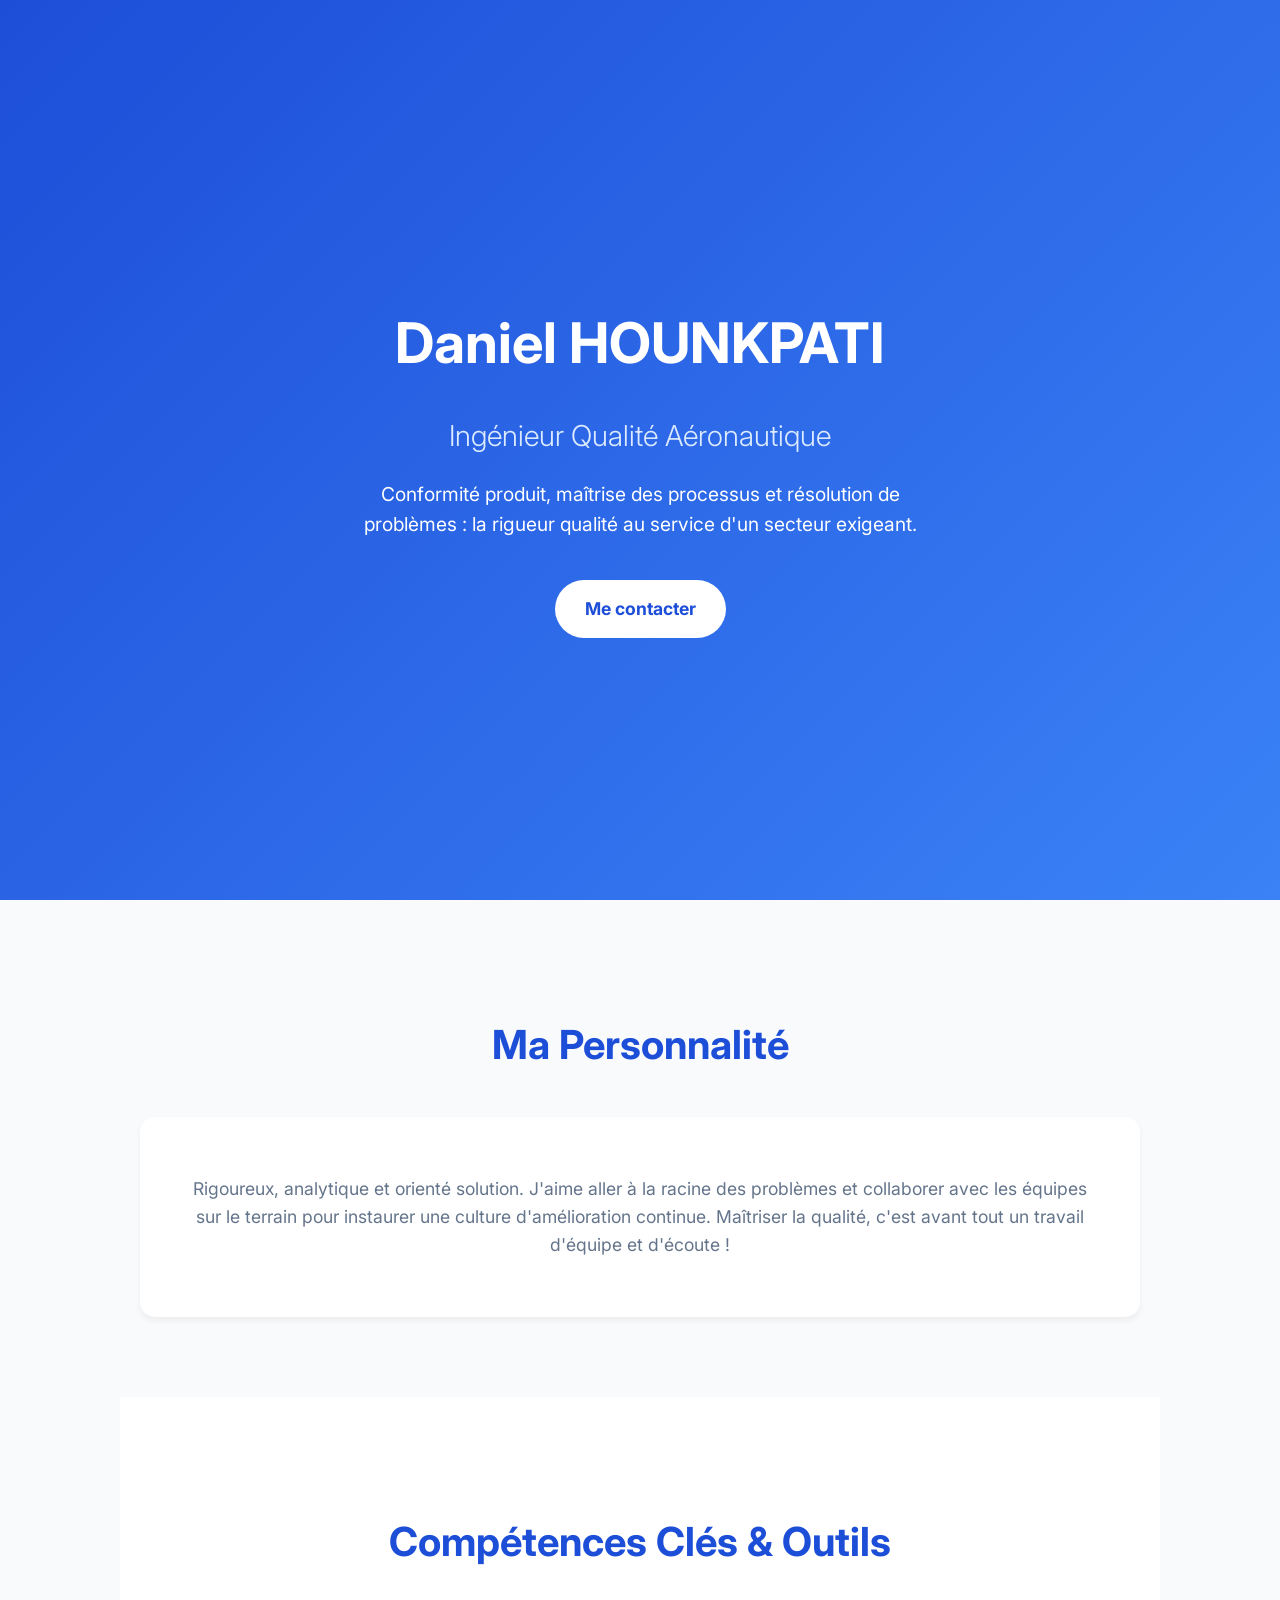
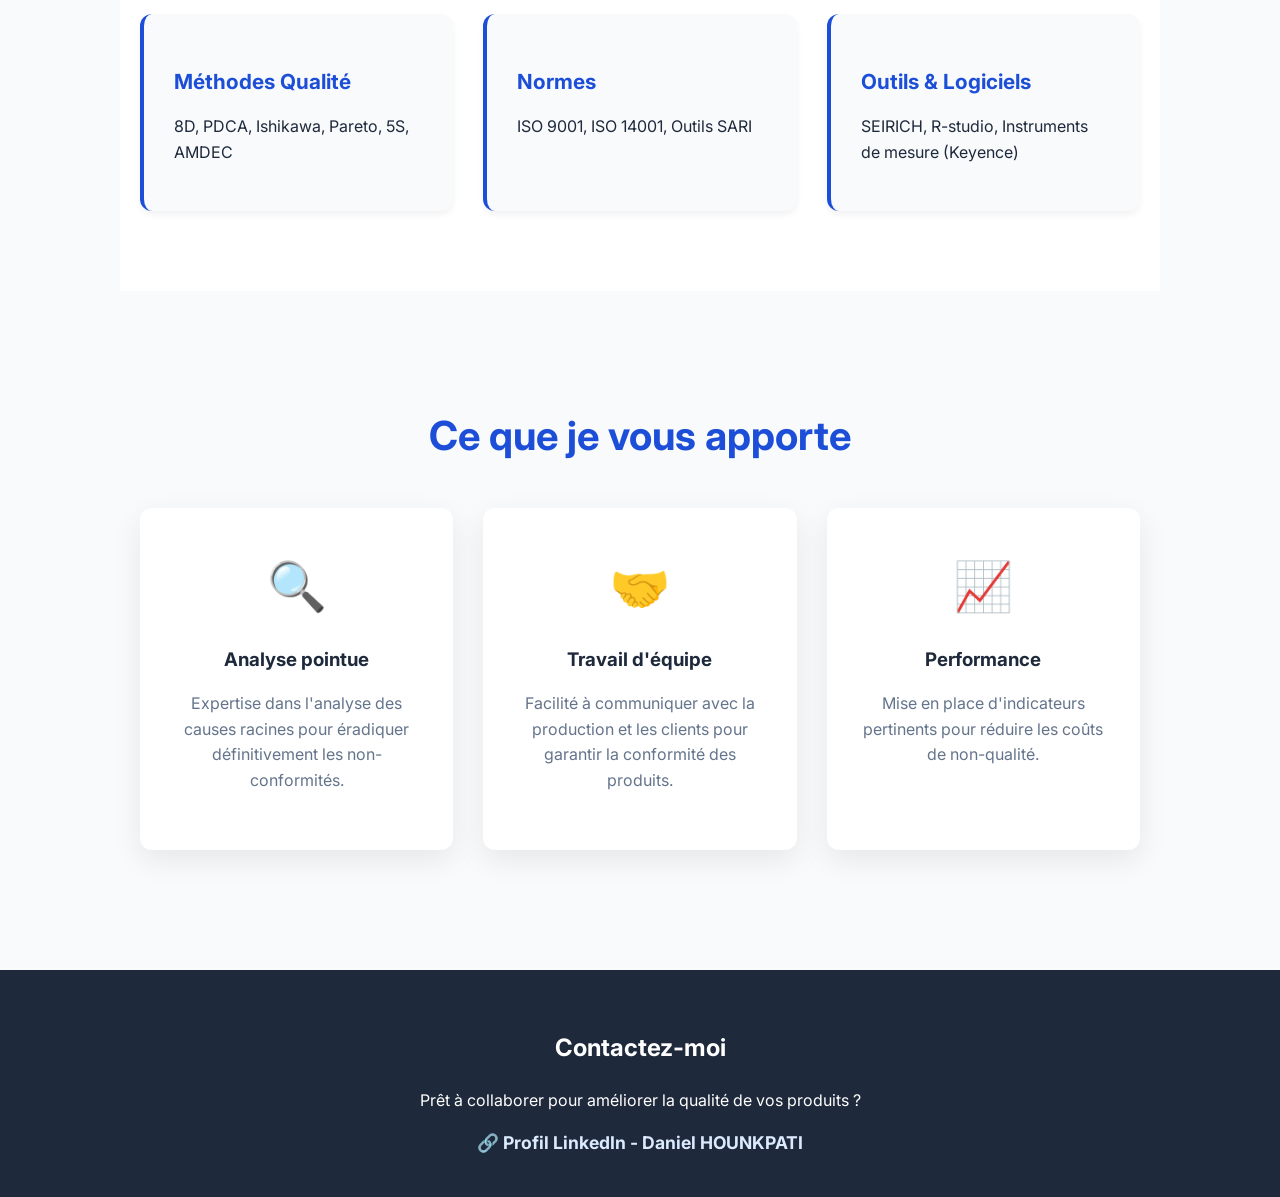
==== index.html @ 828b2bcc "Add files via upload" ====
<!DOCTYPE html>
<html lang="fr">
<head>
    <meta charset="UTF-8">
    <meta name="viewport" content="width=device-width, initial-scale=1.0">
    <title>Daniel HOUNKPATI - Ingénieur Qualité</title>
    <link rel="stylesheet" href="style.css">
    <link href="https://fonts.googleapis.com/css2?family=Inter:wght@300;400;600;700&display=swap" rel="stylesheet">
</head>
<body>

  <!-- ===== SECTION 1 : HERO ===== -->
  <header class="hero">
    <div class="hero-content">
      <h1>Daniel HOUNKPATI</h1>
      <h2>Ingénieur Qualité Aéronautique</h2>
      <p class="hero-tagline">
        Conformité produit, maîtrise des processus et résolution de problèmes :
        la rigueur qualité au service d'un secteur exigeant.
      </p>
      <a href="#contact" class="cta-button">Me contacter</a>
    </div>
  </header>

  <!-- ===== SECTION 2 : PERSONNALITÉ ===== -->
  <section id="personnalite" class="section">
    <h2 class="section-title">Ma Personnalité</h2>
    <div class="personality-content">
      <p>
        Rigoureux, analytique et orienté solution. J'aime aller à la racine des problèmes 
        et collaborer avec les équipes sur le terrain pour instaurer une culture d'amélioration 
        continue. Maîtriser la qualité, c'est avant tout un travail d'équipe et d'écoute !
      </p>
    </div>
  </section>

  <!-- ===== SECTION 3 : COMPÉTENCES & OUTILS ===== -->
  <section class="section" style="background-color: var(--blanc);">
    <h2 class="section-title">Compétences Clés & Outils</h2>
    <div class="skills-grid">
      <div class="skill-category">
        <h3>Méthodes Qualité</h3>
        <p>8D, PDCA, Ishikawa, Pareto, 5S, AMDEC</p>
      </div>
      <div class="skill-category">
        <h3>Normes</h3>
        <p>ISO 9001, ISO 14001, Outils SARI</p>
      </div>
      <div class="skill-category">
        <h3>Outils & Logiciels</h3>
        <p>SEIRICH, R-studio, Instruments de mesure (Keyence)</p>
      </div>
    </div>
  </section>

  <!-- ===== SECTION 4 : MES 3 POINTS FORTS ===== -->
  <section class="section">
    <h2 class="section-title">Ce que je vous apporte</h2>
    <div class="strengths-grid">
      <div class="strength-card">
        <div class="icon">🔍</div>
        <h3>Analyse pointue</h3>
        <p>Expertise dans l'analyse des causes racines pour éradiquer définitivement les non-conformités.</p>
      </div>
      <div class="strength-card">
        <div class="icon">🤝</div>
        <h3>Travail d'équipe</h3>
        <p>Facilité à communiquer avec la production et les clients pour garantir la conformité des produits.</p>
      </div>
      <div class="strength-card">
        <div class="icon">📈</div>
        <h3>Performance</h3>
        <p>Mise en place d'indicateurs pertinents pour réduire les coûts de non-qualité.</p>
      </div>
    </div>
  </section>

  <!-- ===== FOOTER ===== -->
  <footer id="contact" class="footer">
    <h2>Contactez-moi</h2>
    <p>Prêt à collaborer pour améliorer la qualité de vos produits ?</p>
    <div class="social-links">
      <a href="https://www.linkedin.com/in/daniel-hounkpati/" target="_blank">🔗 Profil LinkedIn - Daniel HOUNKPATI</a>
    </div>
  </footer>

  <script src="script.js"></script>
</body>
</html>
---- style.css ----
:root {
  --blanc: #ffffff;
  --blanc-casse: #f8fafc;
  --bleu-primaire: #1d4ed8;
  --bleu-secondaire: #3b82f6;
  --bleu-clair: #dbeafe;
  --texte-sombre: #1e293b;
  --texte-gris: #64748b;
}

body {
  margin: 0;
  font-family: 'Inter', sans-serif;
  background-color: var(--blanc-casse);
  color: var(--texte-sombre);
  line-height: 1.6;
}

/* ===== SECTION 1 : HERO ===== */
.hero {
  height: 100vh; 
  background: linear-gradient(135deg, var(--bleu-primaire), var(--bleu-secondaire));
  color: var(--blanc);
  display: flex;
  align-items: center;
  justify-content: center;
  text-align: center;
  padding: 0 20px;
}

.hero-content h1 {
  font-size: 3.5rem;
  margin-bottom: 10px;
}

.hero-content h2 {
  font-size: 1.8rem;
  font-weight: 300;
  margin-bottom: 20px;
  color: var(--bleu-clair);
}

.hero-tagline {
  font-size: 1.2rem;
  max-width: 600px;
  margin: 0 auto 40px auto;
}

.cta-button {
  background-color: var(--blanc);
  color: var(--bleu-primaire);
  padding: 15px 30px;
  text-decoration: none;
  font-size: 1.1rem;
  font-weight: bold;
  border-radius: 50px;
  display: inline-block;
  transition: transform 0.3s ease, box-shadow 0.3s ease;
}

.cta-button:hover {
  transform: translateY(-5px);
  box-shadow: 0 10px 20px rgba(0,0,0,0.2);
}

/* ===== SECTION 2 : PERSONNALITÉ & COMMUNES ===== */
.section {
  padding: 80px 20px;
  max-width: 1000px;
  margin: 0 auto;
}

.section-title {
  font-size: 2.5rem;
  color: var(--bleu-primaire);
  text-align: center;
  margin-bottom: 40px;
}

.personality-content {
  background: var(--blanc);
  padding: 40px;
  border-radius: 15px;
  box-shadow: 0 4px 6px rgba(0,0,0,0.05);
  font-size: 1.1rem;
  color: var(--texte-gris);
  text-align: center;
}

/* ===== SECTION 3 & 4 : GRILLES ===== */
.skills-grid, .strengths-grid {
  /* La magie de CSS Grid : les colonnes s'adaptent toutes seules sur mobile ! */
  display: grid;
  grid-template-columns: repeat(auto-fit, minmax(280px, 1fr));
  gap: 30px;
}

.skill-category {
  background: var(--blanc-casse);
  padding: 30px;
  border-radius: 12px;
  border-left: 4px solid var(--bleu-primaire);
  box-shadow: 0 4px 6px rgba(0,0,0,0.05);
}

.skill-category h3 {
  color: var(--bleu-primaire);
  margin-bottom: 15px;
  font-size: 1.3rem;
}

.strength-card {
  background: var(--blanc);
  padding: 40px 30px;
  border-radius: 12px;
  text-align: center;
  box-shadow: 0 10px 30px rgba(0,0,0,0.08);
  transition: transform 0.3s ease;
}

.strength-card:hover {
  /* Effet de survol : la carte remonte légèrement */
  transform: translateY(-10px);
}

.strength-card .icon {
  font-size: 3rem;
  margin-bottom: 20px;
}

.strength-card h3 {
  color: var(--texte-sombre);
  margin-bottom: 15px;
}

.strength-card p {
  color: var(--texte-gris);
}

/* ===== FOOTER ===== */
.footer {
  background-color: var(--texte-sombre);
  color: var(--blanc);
  text-align: center;
  padding: 40px 20px;
  margin-top: 40px;
}

.social-links {
  margin-top: 15px;
}

.social-links a {
  color: var(--bleu-clair);
  text-decoration: none;
  font-size: 1.1rem;
  font-weight: bold;
  transition: color 0.3s ease;
}

.social-links a:hover {
  color: var(--blanc);
}
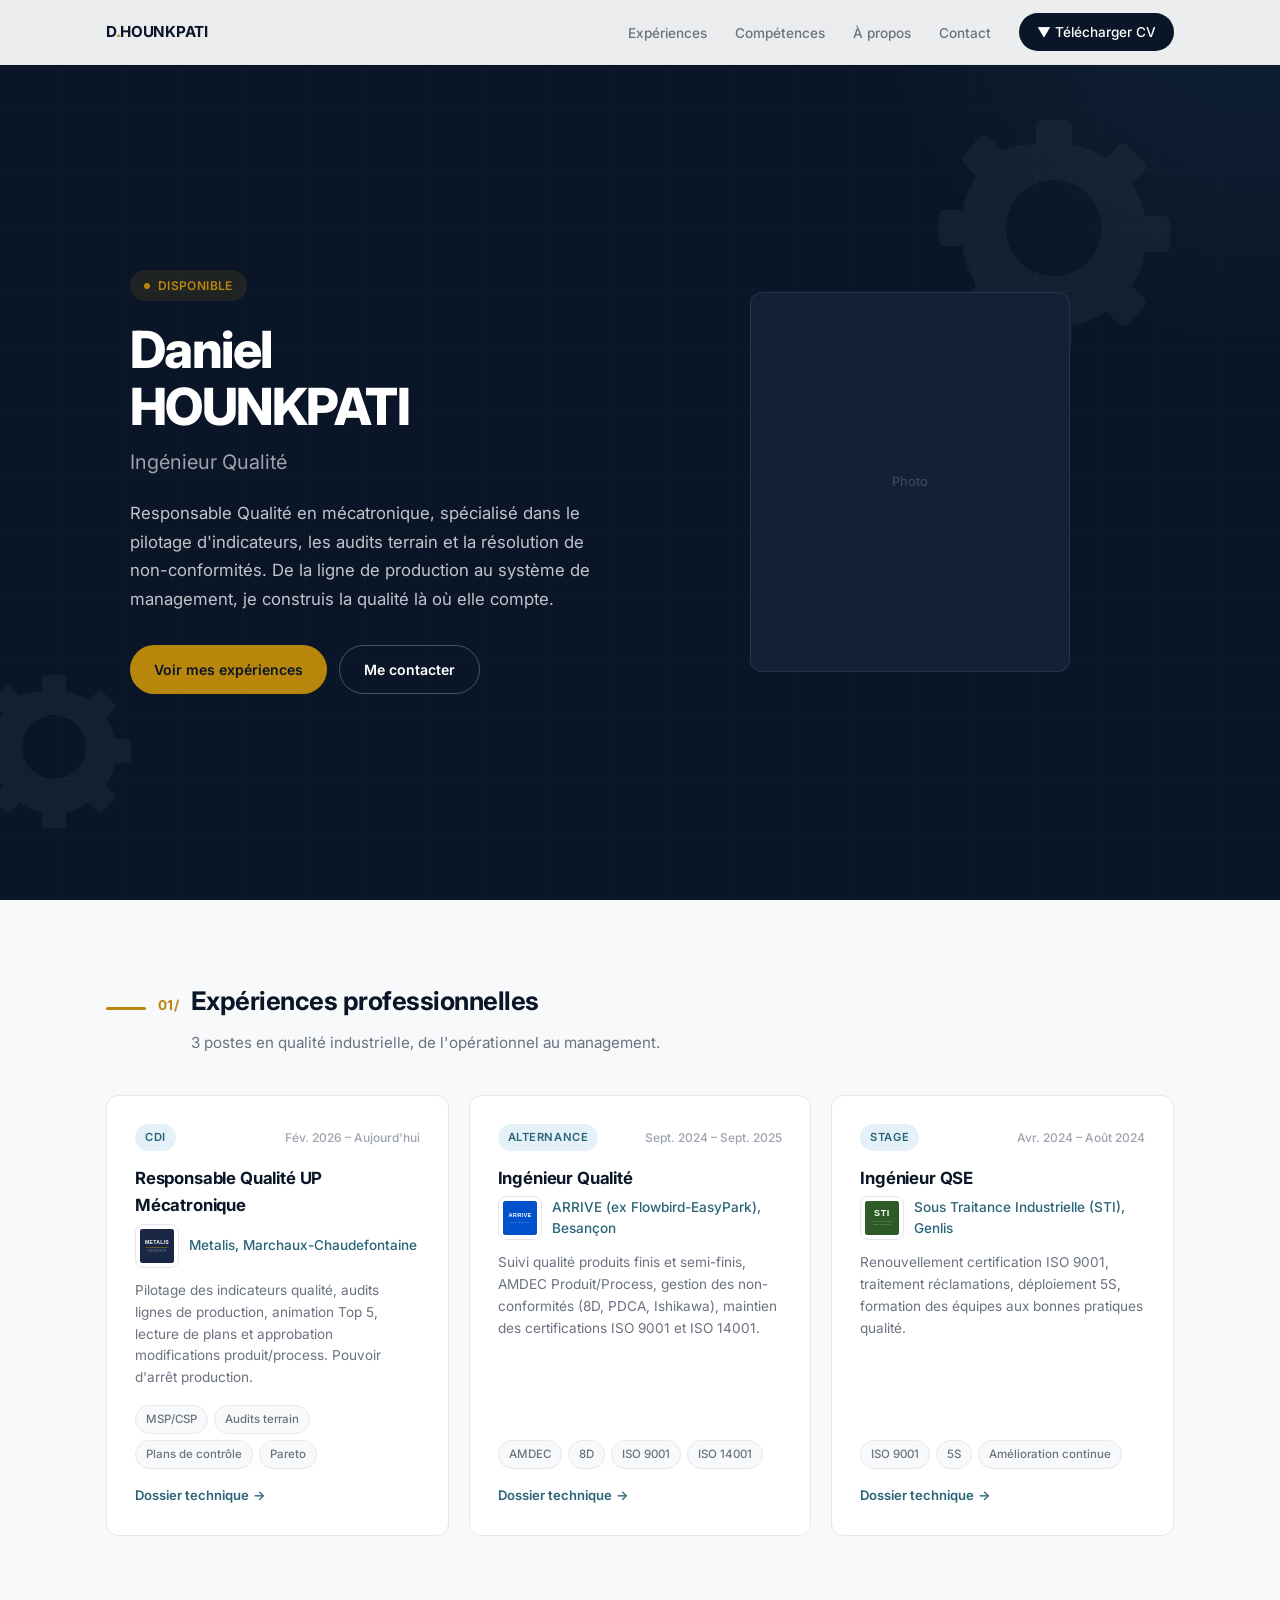
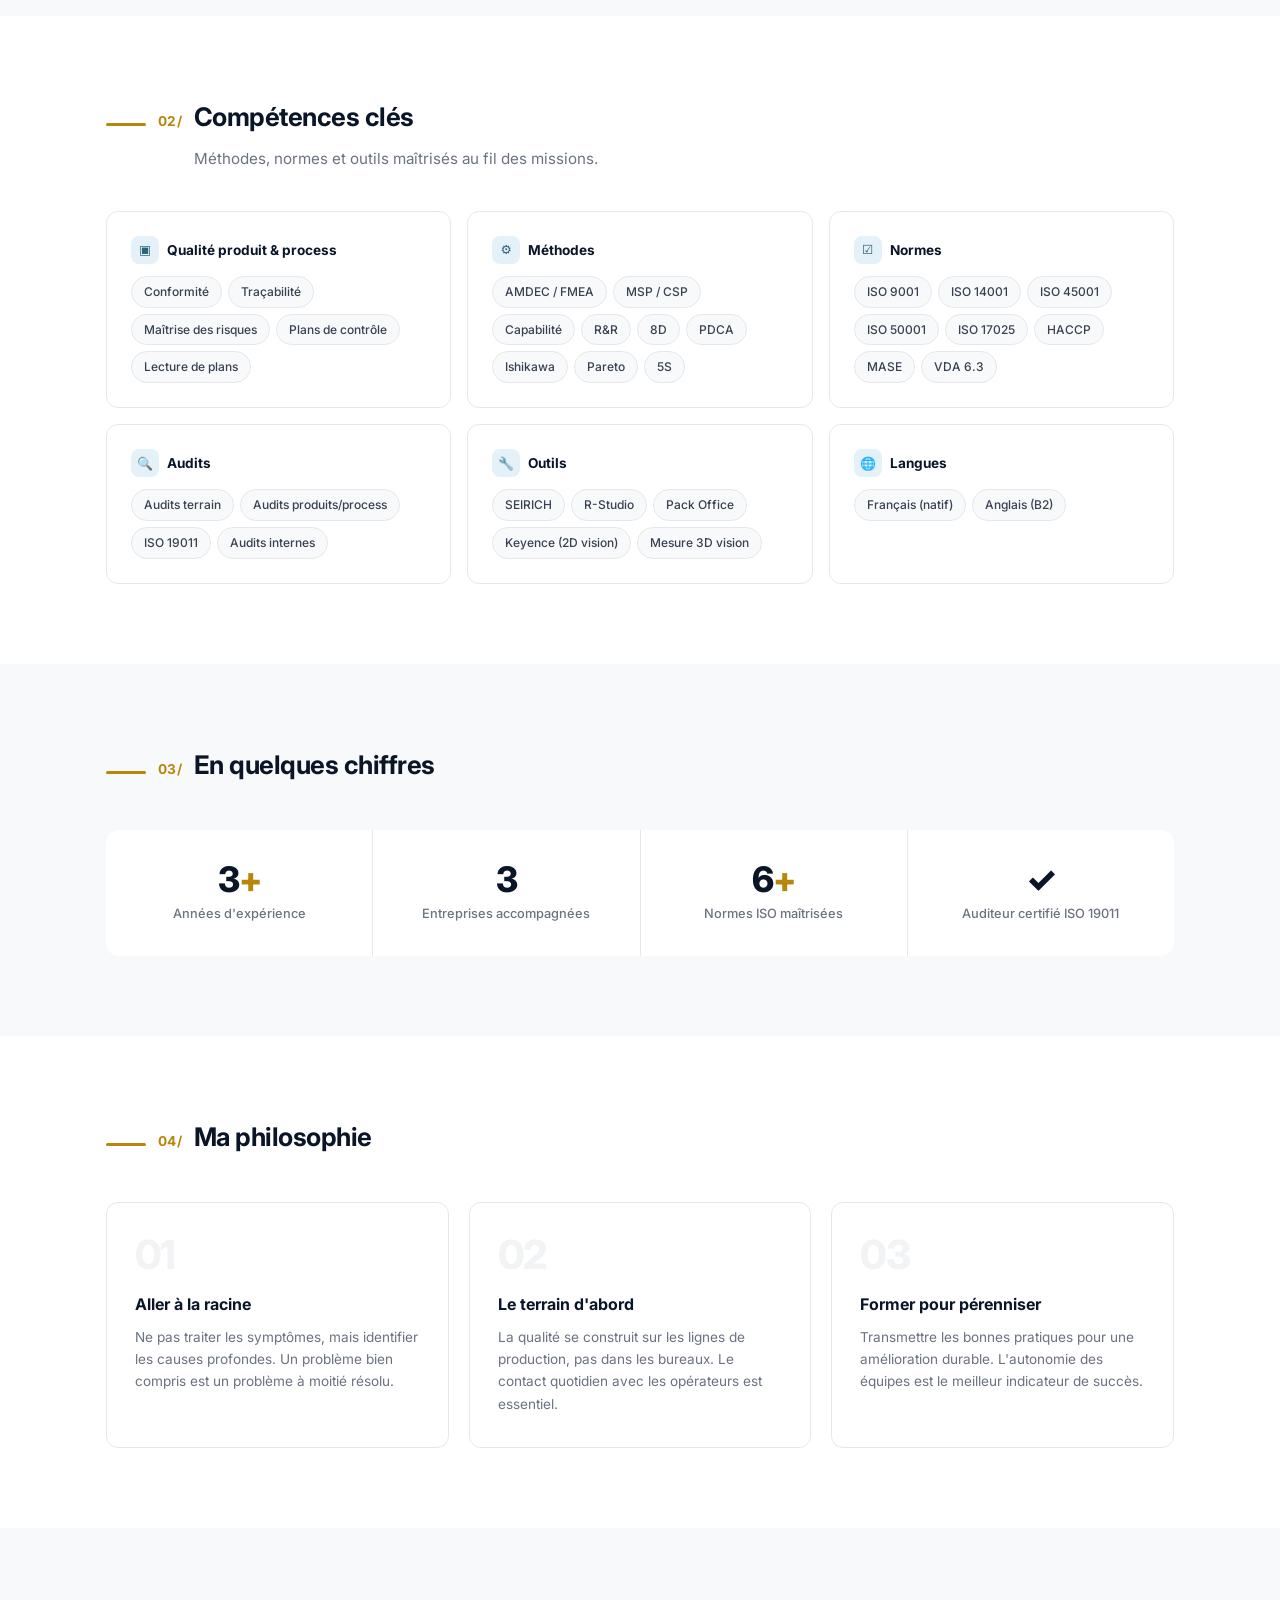
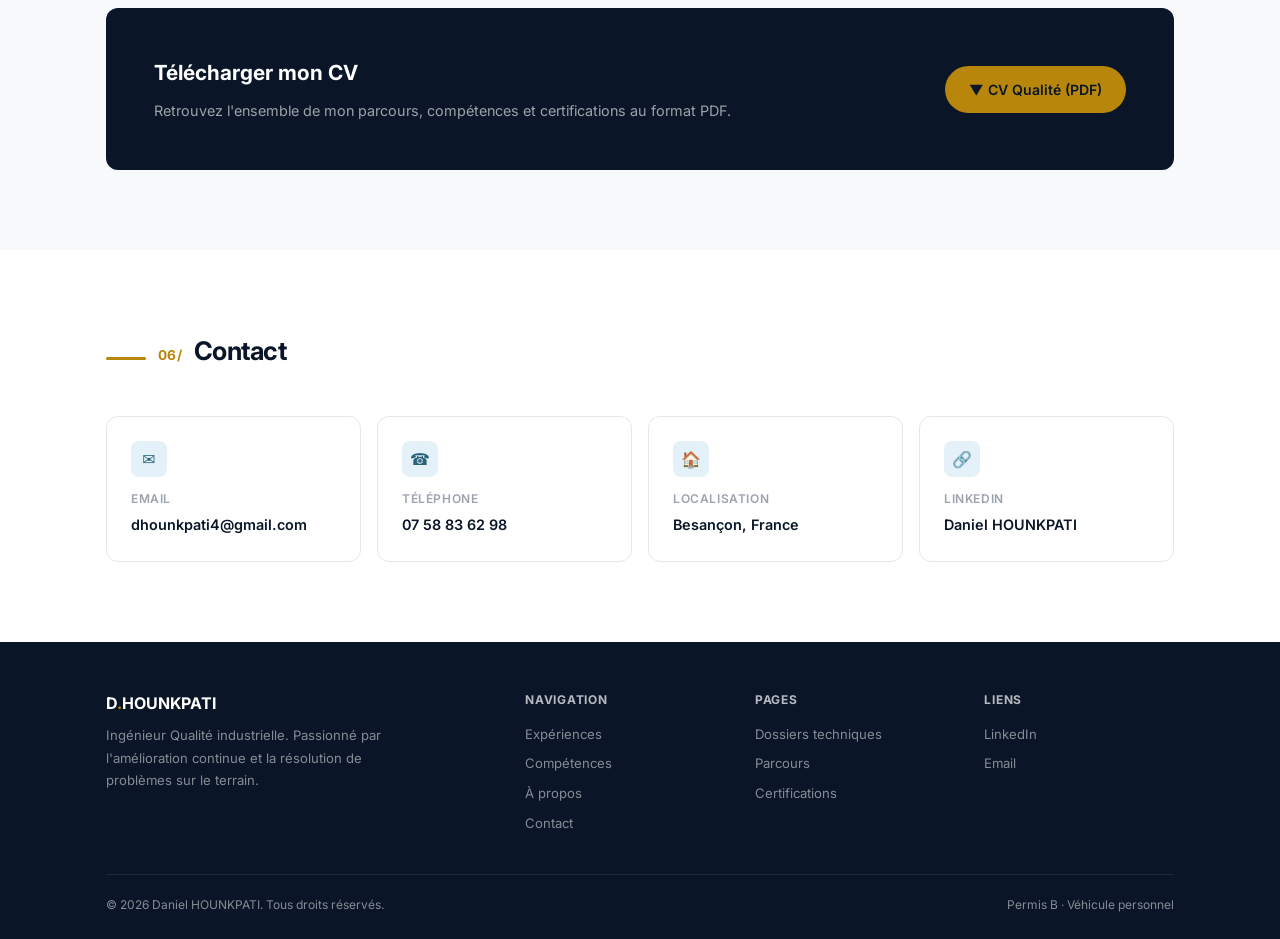
==== commit 2bc5dc9f: "Ajout portfolio complet : pages expériences, à propos, CV imprimable - Ajout de experiences.html (do" ====
--- a/index.html
+++ b/index.html
@@ -1,86 +1,402 @@
 <!DOCTYPE html>
 <html lang="fr">
 <head>
-    <meta charset="UTF-8">
-    <meta name="viewport" content="width=device-width, initial-scale=1.0">
-    <title>Daniel HOUNKPATI - Ingénieur Qualité</title>
-    <link rel="stylesheet" href="style.css">
-    <link href="https://fonts.googleapis.com/css2?family=Inter:wght@300;400;600;700&display=swap" rel="stylesheet">
+  <meta charset="UTF-8">
+  <meta name="viewport" content="width=device-width, initial-scale=1.0">
+  <title>Daniel HOUNKPATI, Ingénieur Qualité</title>
+  <meta name="description" content="Portfolio de Daniel HOUNKPATI, Ingénieur Qualité industrielle. Responsable Qualité, audits, normes ISO, amélioration continue.">
+  <link rel="preconnect" href="https://fonts.googleapis.com">
+  <link rel="preconnect" href="https://fonts.gstatic.com" crossorigin>
+  <link href="https://fonts.googleapis.com/css2?family=Inter:wght@400;500;600;700;800&display=swap" rel="stylesheet">
+  <link rel="stylesheet" href="style.css">
 </head>
 <body>
 
-  <!-- ===== SECTION 1 : HERO ===== -->
-  <header class="hero">
-    <div class="hero-content">
-      <h1>Daniel HOUNKPATI</h1>
-      <h2>Ingénieur Qualité Aéronautique</h2>
-      <p class="hero-tagline">
-        Conformité produit, maîtrise des processus et résolution de problèmes :
-        la rigueur qualité au service d'un secteur exigeant.
-      </p>
-      <a href="#contact" class="cta-button">Me contacter</a>
+  <!-- ═══ HEADER ═══ -->
+  <header class="site-header" id="header">
+    <div class="container">
+      <nav class="nav">
+        <a href="index.html" class="nav-brand">D<span>.</span>HOUNKPATI</a>
+        <ul class="nav-links" id="nav-links">
+          <li><a href="#experiences">Expériences</a></li>
+          <li><a href="#competences">Compétences</a></li>
+          <li><a href="a-propos.html">À propos</a></li>
+          <li><a href="#contact">Contact</a></li>
+          <li><a href="cv.html" class="nav-cv">&#9660; Télécharger CV</a></li>
+        </ul>
+        <button class="hamburger" id="hamburger" aria-label="Menu">
+          <span></span><span></span><span></span>
+        </button>
+      </nav>
     </div>
   </header>
 
-  <!-- ===== SECTION 2 : PERSONNALITÉ ===== -->
-  <section id="personnalite" class="section">
-    <h2 class="section-title">Ma Personnalité</h2>
-    <div class="personality-content">
-      <p>
-        Rigoureux, analytique et orienté solution. J'aime aller à la racine des problèmes 
-        et collaborer avec les équipes sur le terrain pour instaurer une culture d'amélioration 
-        continue. Maîtriser la qualité, c'est avant tout un travail d'équipe et d'écoute !
-      </p>
-    </div>
-  </section>
-
-  <!-- ===== SECTION 3 : COMPÉTENCES & OUTILS ===== -->
-  <section class="section" style="background-color: var(--blanc);">
-    <h2 class="section-title">Compétences Clés & Outils</h2>
-    <div class="skills-grid">
-      <div class="skill-category">
-        <h3>Méthodes Qualité</h3>
-        <p>8D, PDCA, Ishikawa, Pareto, 5S, AMDEC</p>
-      </div>
-      <div class="skill-category">
-        <h3>Normes</h3>
-        <p>ISO 9001, ISO 14001, Outils SARI</p>
-      </div>
-      <div class="skill-category">
-        <h3>Outils & Logiciels</h3>
-        <p>SEIRICH, R-studio, Instruments de mesure (Keyence)</p>
-      </div>
-    </div>
-  </section>
-
-  <!-- ===== SECTION 4 : MES 3 POINTS FORTS ===== -->
-  <section class="section">
-    <h2 class="section-title">Ce que je vous apporte</h2>
-    <div class="strengths-grid">
-      <div class="strength-card">
-        <div class="icon">🔍</div>
-        <h3>Analyse pointue</h3>
-        <p>Expertise dans l'analyse des causes racines pour éradiquer définitivement les non-conformités.</p>
-      </div>
-      <div class="strength-card">
-        <div class="icon">🤝</div>
-        <h3>Travail d'équipe</h3>
-        <p>Facilité à communiquer avec la production et les clients pour garantir la conformité des produits.</p>
-      </div>
-      <div class="strength-card">
-        <div class="icon">📈</div>
-        <h3>Performance</h3>
-        <p>Mise en place d'indicateurs pertinents pour réduire les coûts de non-qualité.</p>
-      </div>
-    </div>
-  </section>
-
-  <!-- ===== FOOTER ===== -->
-  <footer id="contact" class="footer">
-    <h2>Contactez-moi</h2>
-    <p>Prêt à collaborer pour améliorer la qualité de vos produits ?</p>
-    <div class="social-links">
-      <a href="https://www.linkedin.com/in/daniel-hounkpati/" target="_blank">🔗 Profil LinkedIn - Daniel HOUNKPATI</a>
+  <!-- ═══ HERO ═══ -->
+  <section class="hero" id="hero">
+    <!-- Industrial background elements -->
+    <div class="hero-grid"></div>
+    <div class="hero-scanline"></div>
+    <div class="hero-gear hero-gear-1">
+      <svg viewBox="0 0 100 100"><path d="M50 10a2 2 0 0 1 2 2v6.1a30 30 0 0 1 11.3 4.7l4.3-4.3a2 2 0 0 1 2.8 0l5.7 5.7a2 2 0 0 1 0 2.8l-4.3 4.3A30 30 0 0 1 76.5 42H82.6a2 2 0 0 1 2 2v8a2 2 0 0 1-2 2h-6.1a30 30 0 0 1-4.7 11.3l4.3 4.3a2 2 0 0 1 0 2.8l-5.7 5.7a2 2 0 0 1-2.8 0l-4.3-4.3A30 30 0 0 1 52 78.5V84.6a2 2 0 0 1-2 2h-8a2 2 0 0 1-2-2v-6.1a30 30 0 0 1-11.3-4.7l-4.3 4.3a2 2 0 0 1-2.8 0l-5.7-5.7a2 2 0 0 1 0-2.8l4.3-4.3A30 30 0 0 1 15.5 52H9.4a2 2 0 0 1-2-2v-8a2 2 0 0 1 2-2h6.1a30 30 0 0 1 4.7-11.3l-4.3-4.3a2 2 0 0 1 0-2.8l5.7-5.7a2 2 0 0 1 2.8 0l4.3 4.3A30 30 0 0 1 40 18.1V12a2 2 0 0 1 2-2h8zM46 30a16 16 0 1 0 0 32 16 16 0 0 0 0-32z"/></svg>
+    </div>
+    <div class="hero-gear hero-gear-2">
+      <svg viewBox="0 0 100 100"><path d="M50 10a2 2 0 0 1 2 2v6.1a30 30 0 0 1 11.3 4.7l4.3-4.3a2 2 0 0 1 2.8 0l5.7 5.7a2 2 0 0 1 0 2.8l-4.3 4.3A30 30 0 0 1 76.5 42H82.6a2 2 0 0 1 2 2v8a2 2 0 0 1-2 2h-6.1a30 30 0 0 1-4.7 11.3l4.3 4.3a2 2 0 0 1 0 2.8l-5.7 5.7a2 2 0 0 1-2.8 0l-4.3-4.3A30 30 0 0 1 52 78.5V84.6a2 2 0 0 1-2 2h-8a2 2 0 0 1-2-2v-6.1a30 30 0 0 1-11.3-4.7l-4.3 4.3a2 2 0 0 1-2.8 0l-5.7-5.7a2 2 0 0 1 0-2.8l4.3-4.3A30 30 0 0 1 15.5 52H9.4a2 2 0 0 1-2-2v-8a2 2 0 0 1 2-2h6.1a30 30 0 0 1 4.7-11.3l-4.3-4.3a2 2 0 0 1 0-2.8l5.7-5.7a2 2 0 0 1 2.8 0l4.3 4.3A30 30 0 0 1 40 18.1V12a2 2 0 0 1 2-2h8zM46 30a16 16 0 1 0 0 32 16 16 0 0 0 0-32z"/></svg>
+    </div>
+    <div class="container">
+      <div class="hero-inner">
+        <div class="hero-content">
+          <div class="hero-badge">
+            <span class="dot"></span>
+            Disponible
+          </div>
+          <h1>Daniel<br>HOUNKPATI</h1>
+          <p class="hero-title">Ingénieur Qualité</p>
+          <p class="hero-tagline">
+            Responsable Qualité en mécatronique, spécialisé dans le pilotage
+            d'indicateurs, les audits terrain et la résolution de non-conformités.
+            De la ligne de production au système de management, je construis
+            la qualité là où elle compte.
+          </p>
+          <div class="hero-ctas">
+            <a href="#experiences" class="btn btn-primary">Voir mes expériences</a>
+            <a href="#contact" class="btn btn-outline">Me contacter</a>
+          </div>
+        </div>
+        <div class="hero-photo">
+          <div class="hero-photo-frame">
+            <span>Photo</span>
+          </div>
+        </div>
+      </div>
+    </div>
+  </section>
+
+  <!-- ═══ 01/ EXPÉRIENCES ═══ -->
+  <section class="section" id="experiences">
+    <div class="container">
+      <div class="section-header">
+        <span class="section-num">01/</span>
+        <div>
+          <h2 class="section-title">Expériences professionnelles</h2>
+          <p class="section-subtitle">3 postes en qualité industrielle, de l'opérationnel au management.</p>
+        </div>
+      </div>
+
+      <div class="experiences-grid">
+        <!-- Card 1 — Metalis -->
+        <div class="exp-card">
+          <div class="exp-card-top">
+            <span class="exp-badge exp-badge-emploi">CDI</span>
+            <span class="exp-dates">Fév. 2026 – Aujourd'hui</span>
+          </div>
+          <h3>Responsable Qualité UP Mécatronique</h3>
+          <div class="exp-card-company-row">
+            <div class="company-logo">
+              <img src="logos/metalis.svg" alt="Metalis" onerror="this.parentElement.innerHTML='<span class=company-logo-text>METALIS</span>'">
+            </div>
+            <p class="company" style="margin-bottom:0">Metalis, Marchaux-Chaudefontaine</p>
+          </div>
+          <p>
+            Pilotage des indicateurs qualité, audits lignes de production,
+            animation Top 5, lecture de plans et approbation modifications
+            produit/process. Pouvoir d'arrêt production.
+          </p>
+          <div class="exp-tags">
+            <span class="tag">MSP/CSP</span>
+            <span class="tag">Audits terrain</span>
+            <span class="tag">Plans de contrôle</span>
+            <span class="tag">Pareto</span>
+          </div>
+          <a href="experiences.html#metalis" class="exp-link">Dossier technique</a>
+        </div>
+
+        <!-- Card 2 — ARRIVE / Flowbird -->
+        <div class="exp-card">
+          <div class="exp-card-top">
+            <span class="exp-badge exp-badge-emploi">Alternance</span>
+            <span class="exp-dates">Sept. 2024 – Sept. 2025</span>
+          </div>
+          <h3>Ingénieur Qualité</h3>
+          <div class="exp-card-company-row">
+            <div class="company-logo">
+              <img src="logos/arrive.svg" alt="ARRIVE" onerror="this.parentElement.innerHTML='<span class=company-logo-text>ARRIVE</span>'">
+            </div>
+            <p class="company" style="margin-bottom:0">ARRIVE (ex Flowbird-EasyPark), Besançon</p>
+          </div>
+          <p>
+            Suivi qualité produits finis et semi-finis, AMDEC Produit/Process,
+            gestion des non-conformités (8D, PDCA, Ishikawa), maintien des
+            certifications ISO 9001 et ISO 14001.
+          </p>
+          <div class="exp-tags">
+            <span class="tag">AMDEC</span>
+            <span class="tag">8D</span>
+            <span class="tag">ISO 9001</span>
+            <span class="tag">ISO 14001</span>
+          </div>
+          <a href="experiences.html#arrive" class="exp-link">Dossier technique</a>
+        </div>
+
+        <!-- Card 3 — STI Genlis -->
+        <div class="exp-card">
+          <div class="exp-card-top">
+            <span class="exp-badge exp-badge-emploi">Stage</span>
+            <span class="exp-dates">Avr. 2024 – Août 2024</span>
+          </div>
+          <h3>Ingénieur QSE</h3>
+          <div class="exp-card-company-row">
+            <div class="company-logo">
+              <img src="logos/sti.svg" alt="STI" onerror="this.parentElement.innerHTML='<span class=company-logo-text>STI</span>'">
+            </div>
+            <p class="company" style="margin-bottom:0">Sous Traitance Industrielle (STI), Genlis</p>
+          </div>
+          <p>
+            Renouvellement certification ISO 9001, traitement réclamations,
+            déploiement 5S, formation des équipes aux bonnes pratiques qualité.
+          </p>
+          <div class="exp-tags">
+            <span class="tag">ISO 9001</span>
+            <span class="tag">5S</span>
+            <span class="tag">Amélioration continue</span>
+          </div>
+          <a href="experiences.html#sti" class="exp-link">Dossier technique</a>
+        </div>
+      </div>
+    </div>
+  </section>
+
+  <!-- ═══ 02/ COMPÉTENCES ═══ -->
+  <section class="section section-alt" id="competences">
+    <div class="container">
+      <div class="section-header">
+        <span class="section-num">02/</span>
+        <div>
+          <h2 class="section-title">Compétences clés</h2>
+          <p class="section-subtitle">Méthodes, normes et outils maîtrisés au fil des missions.</p>
+        </div>
+      </div>
+
+      <div class="skills-grid">
+        <div class="skill-cat">
+          <h3><span class="icon">&#9635;</span> Qualité produit &amp; process</h3>
+          <div class="skill-pills">
+            <span class="skill-pill">Conformité</span>
+            <span class="skill-pill">Traçabilité</span>
+            <span class="skill-pill">Maîtrise des risques</span>
+            <span class="skill-pill">Plans de contrôle</span>
+            <span class="skill-pill">Lecture de plans</span>
+          </div>
+        </div>
+        <div class="skill-cat">
+          <h3><span class="icon">&#9881;</span> Méthodes</h3>
+          <div class="skill-pills">
+            <span class="skill-pill">AMDEC / FMEA</span>
+            <span class="skill-pill">MSP / CSP</span>
+            <span class="skill-pill">Capabilité</span>
+            <span class="skill-pill">R&amp;R</span>
+            <span class="skill-pill">8D</span>
+            <span class="skill-pill">PDCA</span>
+            <span class="skill-pill">Ishikawa</span>
+            <span class="skill-pill">Pareto</span>
+            <span class="skill-pill">5S</span>
+          </div>
+        </div>
+        <div class="skill-cat">
+          <h3><span class="icon">&#9745;</span> Normes</h3>
+          <div class="skill-pills">
+            <span class="skill-pill">ISO 9001</span>
+            <span class="skill-pill">ISO 14001</span>
+            <span class="skill-pill">ISO 45001</span>
+            <span class="skill-pill">ISO 50001</span>
+            <span class="skill-pill">ISO 17025</span>
+            <span class="skill-pill">HACCP</span>
+            <span class="skill-pill">MASE</span>
+            <span class="skill-pill">VDA 6.3</span>
+          </div>
+        </div>
+        <div class="skill-cat">
+          <h3><span class="icon">&#128269;</span> Audits</h3>
+          <div class="skill-pills">
+            <span class="skill-pill">Audits terrain</span>
+            <span class="skill-pill">Audits produits/process</span>
+            <span class="skill-pill">ISO 19011</span>
+            <span class="skill-pill">Audits internes</span>
+          </div>
+        </div>
+        <div class="skill-cat">
+          <h3><span class="icon">&#128295;</span> Outils</h3>
+          <div class="skill-pills">
+            <span class="skill-pill">SEIRICH</span>
+            <span class="skill-pill">R-Studio</span>
+            <span class="skill-pill">Pack Office</span>
+            <span class="skill-pill">Keyence (2D vision)</span>
+            <span class="skill-pill">Mesure 3D vision</span>
+          </div>
+        </div>
+        <div class="skill-cat">
+          <h3><span class="icon">&#127760;</span> Langues</h3>
+          <div class="skill-pills">
+            <span class="skill-pill">Français (natif)</span>
+            <span class="skill-pill">Anglais (B2)</span>
+          </div>
+        </div>
+      </div>
+    </div>
+  </section>
+
+  <!-- ═══ 03/ CHIFFRES CLÉS ═══ -->
+  <section class="section" id="chiffres">
+    <div class="container">
+      <div class="section-header">
+        <span class="section-num">03/</span>
+        <h2 class="section-title">En quelques chiffres</h2>
+      </div>
+
+      <div class="stats-bar">
+        <div class="stat-item">
+          <div class="stat-value">3<span>+</span></div>
+          <div class="stat-label">Années d'expérience</div>
+        </div>
+        <div class="stat-item">
+          <div class="stat-value">3</div>
+          <div class="stat-label">Entreprises accompagnées</div>
+        </div>
+        <div class="stat-item">
+          <div class="stat-value">6<span>+</span></div>
+          <div class="stat-label">Normes ISO maîtrisées</div>
+        </div>
+        <div class="stat-item">
+          <div class="stat-value">&#10003;</div>
+          <div class="stat-label">Auditeur certifié ISO 19011</div>
+        </div>
+      </div>
+    </div>
+  </section>
+
+  <!-- ═══ 04/ PHILOSOPHIE ═══ -->
+  <section class="section section-alt" id="philosophie">
+    <div class="container">
+      <div class="section-header">
+        <span class="section-num">04/</span>
+        <h2 class="section-title">Ma philosophie</h2>
+      </div>
+
+      <div class="philosophy-grid">
+        <div class="philo-card">
+          <div class="philo-num">01</div>
+          <h3>Aller à la racine</h3>
+          <p>Ne pas traiter les symptômes, mais identifier les causes profondes. Un problème bien compris est un problème à moitié résolu.</p>
+        </div>
+        <div class="philo-card">
+          <div class="philo-num">02</div>
+          <h3>Le terrain d'abord</h3>
+          <p>La qualité se construit sur les lignes de production, pas dans les bureaux. Le contact quotidien avec les opérateurs est essentiel.</p>
+        </div>
+        <div class="philo-card">
+          <div class="philo-num">03</div>
+          <h3>Former pour pérenniser</h3>
+          <p>Transmettre les bonnes pratiques pour une amélioration durable. L'autonomie des équipes est le meilleur indicateur de succès.</p>
+        </div>
+      </div>
+    </div>
+  </section>
+
+  <!-- ═══ 05/ CV ═══ -->
+  <section class="section" id="cv">
+    <div class="container">
+      <div class="cv-section">
+        <div>
+          <h3>Télécharger mon CV</h3>
+          <p>Retrouvez l'ensemble de mon parcours, compétences et certifications au format PDF.</p>
+        </div>
+        <div class="cv-actions">
+          <a href="cv.html" class="btn btn-primary">&#9660; CV Qualité (PDF)</a>
+        </div>
+      </div>
+    </div>
+  </section>
+
+  <!-- ═══ 06/ CONTACT ═══ -->
+  <section class="section section-alt" id="contact">
+    <div class="container">
+      <div class="section-header">
+        <span class="section-num">06/</span>
+        <h2 class="section-title">Contact</h2>
+      </div>
+
+      <div class="contact-grid">
+        <div class="contact-item">
+          <div class="contact-icon">&#9993;</div>
+          <div class="contact-label">Email</div>
+          <div class="contact-value">
+            <a href="mailto:dhounkpati4@gmail.com">dhounkpati4@gmail.com</a>
+          </div>
+        </div>
+        <div class="contact-item">
+          <div class="contact-icon">&#9742;</div>
+          <div class="contact-label">Téléphone</div>
+          <div class="contact-value">
+            <a href="tel:+33758836298">07 58 83 62 98</a>
+          </div>
+        </div>
+        <div class="contact-item">
+          <div class="contact-icon">&#127968;</div>
+          <div class="contact-label">Localisation</div>
+          <div class="contact-value">Besançon, France</div>
+        </div>
+        <div class="contact-item">
+          <div class="contact-icon">&#128279;</div>
+          <div class="contact-label">LinkedIn</div>
+          <div class="contact-value">
+            <a href="https://www.linkedin.com/in/daniel-hounkpati-b08389212/" target="_blank" rel="noopener noreferrer">Daniel HOUNKPATI</a>
+          </div>
+        </div>
+      </div>
+    </div>
+  </section>
+
+  <!-- ═══ FLOATING BAR ═══ -->
+  <div class="floating-bar" id="floating-bar">
+    <a href="#experiences">Expériences</a>
+    <a href="#competences">Compétences</a>
+    <a href="#cv">CV</a>
+    <a href="#contact">Contact</a>
+  </div>
+
+  <!-- ═══ FOOTER ═══ -->
+  <footer class="site-footer">
+    <div class="container">
+      <div class="footer-grid">
+        <div>
+          <div class="footer-brand">D<span>.</span>HOUNKPATI</div>
+          <p class="footer-desc">
+            Ingénieur Qualité industrielle. Passionné par l'amélioration continue
+            et la résolution de problèmes sur le terrain.
+          </p>
+        </div>
+        <div class="footer-col">
+          <h4>Navigation</h4>
+          <a href="#experiences">Expériences</a>
+          <a href="#competences">Compétences</a>
+          <a href="a-propos.html">À propos</a>
+          <a href="#contact">Contact</a>
+        </div>
+        <div class="footer-col">
+          <h4>Pages</h4>
+          <a href="experiences.html">Dossiers techniques</a>
+          <a href="a-propos.html">Parcours</a>
+          <a href="a-propos.html#certifications">Certifications</a>
+        </div>
+        <div class="footer-col">
+          <h4>Liens</h4>
+          <a href="https://www.linkedin.com/in/daniel-hounkpati-b08389212/" target="_blank" rel="noopener noreferrer">LinkedIn</a>
+          <a href="mailto:dhounkpati4@gmail.com">Email</a>
+        </div>
+      </div>
+      <div class="footer-bottom">
+        <span>&copy; 2026 Daniel HOUNKPATI. Tous droits réservés.</span>
+        <span>Permis B &middot; Véhicule personnel</span>
+      </div>
     </div>
   </footer>
 
--- a/style.css
+++ b/style.css
@@ -1,163 +1,1135 @@
+/* ═══════════════════════════════════════════════════════
+   PORTFOLIO — Daniel HOUNKPATI — Ingénieur Qualité
+   ═══════════════════════════════════════════════════════ */
+
 :root {
-  --blanc: #ffffff;
-  --blanc-casse: #f8fafc;
-  --bleu-primaire: #1d4ed8;
-  --bleu-secondaire: #3b82f6;
-  --bleu-clair: #dbeafe;
-  --texte-sombre: #1e293b;
-  --texte-gris: #64748b;
-}
+  --navy: #0A1628;
+  --navy-light: #132038;
+  --teal: #2A6478;
+  --teal-light: #E5F1F8;
+  --amber: #B8860B;
+  --amber-light: #FCF0D4;
+  --white: #FFFFFF;
+  --bg: #F8F9FA;
+  --bg-alt: #F1F3F5;
+  --text: #374151;
+  --text-light: #6B7280;
+  --text-muted: #9CA3AF;
+  --border: #E5E7EB;
+  --radius: 12px;
+  --radius-sm: 8px;
+  --radius-full: 9999px;
+  --shadow: 0 1px 3px rgba(0,0,0,.08);
+  --shadow-md: 0 4px 12px rgba(0,0,0,.1);
+  --shadow-lg: 0 8px 30px rgba(0,0,0,.12);
+  --transition: .25s ease;
+  --max-w: 1100px;
+  --gutter: 16px;
+}
+
+*, *::before, *::after { box-sizing: border-box; margin: 0; padding: 0; }
+
+html { scroll-behavior: smooth; scroll-padding-top: 80px; }
 
 body {
-  margin: 0;
-  font-family: 'Inter', sans-serif;
-  background-color: var(--blanc-casse);
-  color: var(--texte-sombre);
+  font-family: 'Inter', system-ui, -apple-system, sans-serif;
+  background: var(--bg);
+  color: var(--text);
+  line-height: 1.65;
+  -webkit-font-smoothing: antialiased;
+}
+
+img { max-width: 100%; display: block; }
+a { color: var(--teal); text-decoration: none; transition: color var(--transition); }
+a:hover { color: var(--navy); }
+
+.container { max-width: var(--max-w); margin: 0 auto; padding: 0 var(--gutter); }
+
+/* ── HEADER / NAV ─────────────────────────────────── */
+
+.site-header {
+  position: fixed;
+  top: 0; left: 0; right: 0;
+  z-index: 100;
+  background: rgba(255,255,255,.92);
+  backdrop-filter: blur(12px);
+  border-bottom: 1px solid var(--border);
+  transition: box-shadow var(--transition);
+}
+.site-header.scrolled { box-shadow: var(--shadow-md); }
+
+.nav { display: flex; align-items: center; justify-content: space-between; height: 64px; }
+
+.nav-brand {
+  font-weight: 700;
+  font-size: .95rem;
+  color: var(--navy);
+  letter-spacing: -.02em;
+}
+.nav-brand span { color: var(--amber); }
+
+.nav-links { display: flex; align-items: center; gap: 28px; list-style: none; }
+.nav-links a {
+  font-size: .85rem;
+  font-weight: 500;
+  color: var(--text-light);
+  transition: color var(--transition);
+  position: relative;
+}
+.nav-links a:hover,
+.nav-links a.active { color: var(--navy); }
+.nav-links a.active::after {
+  content: '';
+  position: absolute;
+  bottom: -4px; left: 0; right: 0;
+  height: 2px;
+  background: var(--amber);
+  border-radius: 1px;
+}
+
+.nav-cv {
+  display: inline-flex;
+  align-items: center;
+  gap: 6px;
+  font-size: .82rem;
+  font-weight: 600;
+  color: var(--white) !important;
+  background: var(--navy);
+  padding: 8px 18px;
+  border-radius: var(--radius-full);
+  transition: background var(--transition);
+}
+.nav-cv:hover { background: var(--teal); color: var(--white) !important; }
+
+.hamburger {
+  display: none;
+  background: none;
+  border: none;
+  cursor: pointer;
+  width: 32px; height: 32px;
+  flex-direction: column;
+  justify-content: center;
+  gap: 5px;
+}
+.hamburger span {
+  display: block;
+  height: 2px;
+  width: 20px;
+  background: var(--navy);
+  border-radius: 1px;
+  transition: var(--transition);
+}
+
+/* ── HERO ─────────────────────────────────────────── */
+
+.hero {
+  min-height: 100vh;
+  display: flex;
+  align-items: center;
+  padding-top: 64px;
+  background: var(--navy);
+  color: var(--white);
+  position: relative;
+  overflow: hidden;
+}
+.hero::before {
+  content: '';
+  position: absolute;
+  top: -50%; right: -30%;
+  width: 800px; height: 800px;
+  background: radial-gradient(circle, rgba(42,100,120,.15) 0%, transparent 70%);
+  pointer-events: none;
+}
+
+.hero-inner {
+  display: grid;
+  grid-template-columns: 1fr 1fr;
+  gap: 60px;
+  align-items: center;
+  position: relative;
+  z-index: 1;
+}
+
+.hero-badge {
+  display: inline-flex;
+  align-items: center;
+  gap: 8px;
+  font-size: .75rem;
+  font-weight: 600;
+  color: var(--amber);
+  background: rgba(184,134,11,.12);
+  padding: 6px 14px;
+  border-radius: var(--radius-full);
+  margin-bottom: 20px;
+  letter-spacing: .03em;
+  text-transform: uppercase;
+}
+.hero-badge .dot {
+  width: 6px; height: 6px;
+  background: var(--amber);
+  border-radius: 50%;
+  animation: pulse 2s infinite;
+}
+
+@keyframes pulse {
+  0%, 100% { opacity: 1; }
+  50% { opacity: .3; }
+}
+
+.hero h1 {
+  font-size: 3.2rem;
+  font-weight: 800;
+  letter-spacing: -.03em;
+  line-height: 1.1;
+  margin-bottom: 12px;
+}
+
+.hero-title {
+  font-size: 1.25rem;
+  font-weight: 400;
+  color: rgba(255,255,255,.6);
+  margin-bottom: 20px;
+}
+
+.hero-tagline {
+  font-size: 1.05rem;
+  color: rgba(255,255,255,.75);
+  line-height: 1.7;
+  max-width: 480px;
+  margin-bottom: 32px;
+}
+
+.hero-ctas { display: flex; gap: 12px; flex-wrap: wrap; }
+
+.btn {
+  display: inline-flex;
+  align-items: center;
+  gap: 8px;
+  font-size: .88rem;
+  font-weight: 600;
+  padding: 12px 24px;
+  border-radius: var(--radius-full);
+  border: none;
+  cursor: pointer;
+  transition: all var(--transition);
+}
+.btn-primary {
+  background: var(--amber);
+  color: var(--navy);
+}
+.btn-primary:hover { background: #D4A017; color: var(--navy); }
+.btn-outline {
+  background: transparent;
+  color: var(--white);
+  border: 1.5px solid rgba(255,255,255,.25);
+}
+.btn-outline:hover { border-color: var(--white); color: var(--white); }
+
+.hero-photo {
+  display: flex;
+  justify-content: center;
+  align-items: center;
+}
+.hero-photo-frame {
+  width: 320px; height: 380px;
+  background: var(--navy-light);
+  border-radius: var(--radius);
+  border: 1px solid rgba(255,255,255,.08);
+  display: flex;
+  align-items: center;
+  justify-content: center;
+  color: rgba(255,255,255,.2);
+  font-size: .8rem;
+  position: relative;
+  overflow: hidden;
+}
+.hero-photo-frame img {
+  width: 100%; height: 100%;
+  object-fit: cover;
+}
+.hero-photo-caption {
+  position: absolute;
+  bottom: 12px; left: 12px;
+  font-size: .7rem;
+  font-weight: 500;
+  color: rgba(255,255,255,.4);
+  font-style: italic;
+}
+
+/* ── SECTION COMMON ───────────────────────────────── */
+
+.section { padding: 80px 0; }
+.section-alt { background: var(--white); }
+
+.section-header {
+  display: flex;
+  align-items: baseline;
+  gap: 12px;
+  margin-bottom: 40px;
+}
+.section-num {
+  font-size: .85rem;
+  font-weight: 700;
+  color: var(--amber);
+  font-family: 'Inter', monospace;
+  letter-spacing: .02em;
+}
+.section-title {
+  font-size: 1.6rem;
+  font-weight: 700;
+  color: var(--navy);
+  letter-spacing: -.02em;
+}
+.section-subtitle {
+  font-size: .95rem;
+  color: var(--text-light);
+  max-width: 520px;
+  margin-top: 8px;
+}
+
+/* ── EXPERIENCE CARDS ─────────────────────────────── */
+
+.experiences-grid {
+  display: grid;
+  grid-template-columns: repeat(auto-fill, minmax(320px, 1fr));
+  gap: 20px;
+}
+
+.exp-card {
+  background: var(--white);
+  border-radius: var(--radius);
+  border: 1px solid var(--border);
+  padding: 28px;
+  transition: all var(--transition);
+  display: flex;
+  flex-direction: column;
+  position: relative;
+}
+.exp-card:hover {
+  border-color: var(--teal);
+  box-shadow: var(--shadow-md);
+  transform: translateY(-2px);
+}
+
+.exp-card-top {
+  display: flex;
+  align-items: center;
+  justify-content: space-between;
+  margin-bottom: 14px;
+}
+.exp-badge {
+  font-size: .7rem;
+  font-weight: 600;
+  text-transform: uppercase;
+  letter-spacing: .05em;
+  padding: 4px 10px;
+  border-radius: var(--radius-full);
+}
+.exp-badge-emploi { background: var(--teal-light); color: var(--teal); }
+.exp-dates {
+  font-size: .75rem;
+  color: var(--text-muted);
+  font-weight: 500;
+}
+
+.exp-card h3 {
+  font-size: 1.05rem;
+  font-weight: 700;
+  color: var(--navy);
+  margin-bottom: 4px;
+  letter-spacing: -.01em;
+}
+.exp-card .company {
+  font-size: .85rem;
+  color: var(--teal);
+  font-weight: 500;
+  margin-bottom: 12px;
+}
+.exp-card p {
+  font-size: .85rem;
+  color: var(--text-light);
   line-height: 1.6;
-}
-
-/* ===== SECTION 1 : HERO ===== */
-.hero {
-  height: 100vh; 
-  background: linear-gradient(135deg, var(--bleu-primaire), var(--bleu-secondaire));
-  color: var(--blanc);
+  flex: 1;
+  margin-bottom: 16px;
+}
+
+.exp-tags { display: flex; flex-wrap: wrap; gap: 6px; }
+.tag {
+  font-size: .72rem;
+  font-weight: 500;
+  padding: 4px 10px;
+  border-radius: var(--radius-full);
+  background: var(--bg);
+  color: var(--text-light);
+  border: 1px solid var(--border);
+}
+
+.exp-link {
+  display: inline-flex;
+  align-items: center;
+  gap: 4px;
+  font-size: .82rem;
+  font-weight: 600;
+  color: var(--teal);
+  margin-top: 16px;
+}
+.exp-link:hover { gap: 8px; }
+.exp-link::after { content: '→'; transition: margin-left var(--transition); }
+
+/* ── SKILLS ───────────────────────────────────────── */
+
+.skills-grid {
+  display: grid;
+  grid-template-columns: repeat(auto-fill, minmax(300px, 1fr));
+  gap: 16px;
+}
+
+.skill-cat {
+  background: var(--white);
+  border-radius: var(--radius);
+  border: 1px solid var(--border);
+  padding: 24px;
+}
+.skill-cat h3 {
+  font-size: .85rem;
+  font-weight: 700;
+  color: var(--navy);
+  margin-bottom: 12px;
+  display: flex;
+  align-items: center;
+  gap: 8px;
+}
+.skill-cat h3 .icon {
+  width: 28px; height: 28px;
+  border-radius: var(--radius-sm);
+  background: var(--teal-light);
+  color: var(--teal);
   display: flex;
   align-items: center;
   justify-content: center;
+  font-size: .8rem;
+}
+.skill-pills { display: flex; flex-wrap: wrap; gap: 6px; }
+.skill-pill {
+  font-size: .75rem;
+  font-weight: 500;
+  padding: 5px 12px;
+  border-radius: var(--radius-full);
+  background: var(--bg);
+  color: var(--text);
+  border: 1px solid var(--border);
+  transition: all var(--transition);
+}
+.skill-pill:hover {
+  background: var(--teal-light);
+  border-color: var(--teal);
+  color: var(--teal);
+}
+
+/* ── STATS ────────────────────────────────────────── */
+
+.stats-bar {
+  display: grid;
+  grid-template-columns: repeat(4, 1fr);
+  gap: 1px;
+  background: var(--border);
+  border-radius: var(--radius);
+  overflow: hidden;
+}
+.stat-item {
+  background: var(--white);
+  padding: 32px 24px;
   text-align: center;
-  padding: 0 20px;
-}
-
-.hero-content h1 {
-  font-size: 3.5rem;
+}
+.stat-value {
+  font-size: 2.2rem;
+  font-weight: 800;
+  color: var(--navy);
+  letter-spacing: -.03em;
+  line-height: 1;
+  margin-bottom: 6px;
+}
+.stat-value span { color: var(--amber); }
+.stat-label {
+  font-size: .8rem;
+  color: var(--text-light);
+  font-weight: 500;
+}
+
+/* ── PHILOSOPHY ───────────────────────────────────── */
+
+.philosophy-grid {
+  display: grid;
+  grid-template-columns: repeat(3, 1fr);
+  gap: 20px;
+}
+
+.philo-card {
+  background: var(--white);
+  border-radius: var(--radius);
+  border: 1px solid var(--border);
+  padding: 32px 28px;
+  position: relative;
+}
+.philo-num {
+  font-size: 2.5rem;
+  font-weight: 800;
+  color: var(--bg-alt);
+  line-height: 1;
+  margin-bottom: 16px;
+  letter-spacing: -.04em;
+}
+.philo-card h3 {
+  font-size: 1rem;
+  font-weight: 700;
+  color: var(--navy);
+  margin-bottom: 8px;
+}
+.philo-card p {
+  font-size: .85rem;
+  color: var(--text-light);
+  line-height: 1.65;
+}
+
+/* ── CV SECTION ───────────────────────────────────── */
+
+.cv-section {
+  background: var(--navy);
+  color: var(--white);
+  border-radius: var(--radius);
+  padding: 48px;
+  display: flex;
+  align-items: center;
+  justify-content: space-between;
+  gap: 32px;
+}
+.cv-section h3 {
+  font-size: 1.3rem;
+  font-weight: 700;
+  margin-bottom: 8px;
+}
+.cv-section p {
+  font-size: .9rem;
+  color: rgba(255,255,255,.6);
+}
+.cv-actions { display: flex; gap: 12px; flex-shrink: 0; }
+
+/* ── CONTACT ──────────────────────────────────────── */
+
+.contact-grid {
+  display: grid;
+  grid-template-columns: repeat(auto-fill, minmax(220px, 1fr));
+  gap: 16px;
+}
+
+.contact-item {
+  background: var(--white);
+  border-radius: var(--radius);
+  border: 1px solid var(--border);
+  padding: 24px;
+  transition: border-color var(--transition);
+}
+.contact-item:hover { border-color: var(--teal); }
+
+.contact-icon {
+  width: 36px; height: 36px;
+  border-radius: var(--radius-sm);
+  background: var(--teal-light);
+  color: var(--teal);
+  display: flex;
+  align-items: center;
+  justify-content: center;
+  font-size: 1rem;
+  margin-bottom: 12px;
+}
+.contact-label {
+  font-size: .75rem;
+  color: var(--text-muted);
+  text-transform: uppercase;
+  letter-spacing: .05em;
+  font-weight: 600;
+  margin-bottom: 4px;
+}
+.contact-value {
+  font-size: .9rem;
+  font-weight: 600;
+  color: var(--navy);
+}
+.contact-value a { color: var(--navy); }
+.contact-value a:hover { color: var(--teal); }
+
+/* ── FLOATING BAR ─────────────────────────────────── */
+
+.floating-bar {
+  position: fixed;
+  bottom: 24px;
+  left: 50%;
+  transform: translateX(-50%) translateY(100px);
+  z-index: 90;
+  background: var(--navy);
+  border-radius: var(--radius-full);
+  padding: 8px;
+  display: flex;
+  gap: 4px;
+  box-shadow: var(--shadow-lg);
+  opacity: 0;
+  transition: all .4s ease;
+}
+.floating-bar.visible {
+  transform: translateX(-50%) translateY(0);
+  opacity: 1;
+}
+.floating-bar a {
+  font-size: .78rem;
+  font-weight: 600;
+  color: rgba(255,255,255,.7);
+  padding: 8px 16px;
+  border-radius: var(--radius-full);
+  transition: all var(--transition);
+}
+.floating-bar a:hover {
+  background: rgba(255,255,255,.12);
+  color: var(--white);
+}
+
+/* ── FOOTER ───────────────────────────────────────── */
+
+.site-footer {
+  background: var(--navy);
+  color: rgba(255,255,255,.5);
+  padding: 48px 0 24px;
+}
+.footer-grid {
+  display: grid;
+  grid-template-columns: 2fr 1fr 1fr 1fr;
+  gap: 40px;
+  margin-bottom: 32px;
+}
+.footer-brand {
+  font-size: 1rem;
+  font-weight: 700;
+  color: var(--white);
+  margin-bottom: 8px;
+}
+.footer-brand span { color: var(--amber); }
+.footer-desc {
+  font-size: .82rem;
+  line-height: 1.7;
+  max-width: 280px;
+}
+.footer-col h4 {
+  font-size: .75rem;
+  font-weight: 700;
+  color: rgba(255,255,255,.7);
+  text-transform: uppercase;
+  letter-spacing: .06em;
+  margin-bottom: 14px;
+}
+.footer-col a {
+  display: block;
+  font-size: .82rem;
+  color: rgba(255,255,255,.5);
+  margin-bottom: 8px;
+}
+.footer-col a:hover { color: var(--white); }
+.footer-bottom {
+  border-top: 1px solid rgba(255,255,255,.08);
+  padding-top: 20px;
+  font-size: .75rem;
+  display: flex;
+  justify-content: space-between;
+  align-items: center;
+}
+
+/* ══════════════════════════════════════════════════
+   EXPERIENCES PAGE
+   ══════════════════════════════════════════════════ */
+
+.page-header {
+  background: var(--navy);
+  color: var(--white);
+  padding: 120px 0 60px;
+}
+.page-header .breadcrumb {
+  font-size: .82rem;
+  color: rgba(255,255,255,.5);
+  margin-bottom: 12px;
+}
+.page-header .breadcrumb a { color: rgba(255,255,255,.5); }
+.page-header .breadcrumb a:hover { color: var(--white); }
+.page-header h1 {
+  font-size: 2.2rem;
+  font-weight: 800;
+  letter-spacing: -.02em;
+}
+
+/* Tech Sheet */
+.tech-sheet {
+  background: var(--bg);
+  border-left: 3px solid var(--amber);
+  border-radius: 0 var(--radius) var(--radius) 0;
+  padding: 24px 28px;
+  margin-bottom: 32px;
+}
+.tech-sheet-title {
+  font-size: .72rem;
+  font-weight: 700;
+  color: var(--text-muted);
+  text-transform: uppercase;
+  letter-spacing: .06em;
+  margin-bottom: 14px;
+}
+.tech-sheet-grid {
+  display: grid;
+  grid-template-columns: repeat(auto-fill, minmax(160px, 1fr));
+  gap: 12px;
+}
+.tech-sheet-item label {
+  display: block;
+  font-size: .7rem;
+  color: var(--text-muted);
+  text-transform: uppercase;
+  letter-spacing: .04em;
+  font-weight: 600;
+  margin-bottom: 2px;
+}
+.tech-sheet-item span {
+  font-size: .85rem;
+  font-weight: 600;
+  color: var(--navy);
+}
+
+/* Experience detail */
+.exp-detail {
+  background: var(--white);
+  border-radius: var(--radius);
+  border: 1px solid var(--border);
+  padding: 40px;
+  margin-bottom: 32px;
+}
+
+.exp-detail-header {
+  display: flex;
+  align-items: center;
+  justify-content: space-between;
+  margin-bottom: 24px;
+  flex-wrap: wrap;
+  gap: 12px;
+}
+.exp-detail-header h2 {
+  font-size: 1.4rem;
+  font-weight: 700;
+  color: var(--navy);
+}
+
+.exp-section { margin-bottom: 28px; }
+.exp-section-head {
+  display: flex;
+  align-items: baseline;
+  gap: 10px;
+  margin-bottom: 14px;
+}
+.exp-section-head .num {
+  font-size: .78rem;
+  font-weight: 700;
+  color: var(--amber);
+}
+.exp-section-head h3 {
+  font-size: 1rem;
+  font-weight: 700;
+  color: var(--navy);
+}
+
+.mission-list {
+  list-style: none;
+  padding: 0;
+}
+.mission-list li {
+  position: relative;
+  padding-left: 20px;
   margin-bottom: 10px;
-}
-
-.hero-content h2 {
-  font-size: 1.8rem;
-  font-weight: 300;
-  margin-bottom: 20px;
-  color: var(--bleu-clair);
-}
-
-.hero-tagline {
-  font-size: 1.2rem;
-  max-width: 600px;
-  margin: 0 auto 40px auto;
-}
-
-.cta-button {
-  background-color: var(--blanc);
-  color: var(--bleu-primaire);
-  padding: 15px 30px;
-  text-decoration: none;
-  font-size: 1.1rem;
-  font-weight: bold;
-  border-radius: 50px;
+  font-size: .88rem;
+  color: var(--text);
+  line-height: 1.65;
+}
+.mission-list li::before {
+  content: '';
+  position: absolute;
+  left: 0; top: 9px;
+  width: 6px; height: 6px;
+  background: var(--teal);
+  border-radius: 50%;
+}
+
+.takeaway {
+  background: var(--amber-light);
+  border-radius: var(--radius);
+  padding: 24px 28px;
+  margin-top: 24px;
+}
+.takeaway-label {
+  font-size: .72rem;
+  font-weight: 700;
+  color: var(--amber);
+  text-transform: uppercase;
+  letter-spacing: .05em;
+  margin-bottom: 8px;
+}
+.takeaway p {
+  font-size: .88rem;
+  color: var(--navy);
+  line-height: 1.65;
+  font-style: italic;
+}
+
+/* ══════════════════════════════════════════════════
+   ABOUT PAGE — TABS
+   ══════════════════════════════════════════════════ */
+
+.tabs-nav {
+  display: flex;
+  gap: 0;
+  border-bottom: 2px solid var(--border);
+  margin-bottom: 32px;
+}
+.tab-btn {
+  background: none;
+  border: none;
+  padding: 12px 24px;
+  font-size: .88rem;
+  font-weight: 600;
+  color: var(--text-light);
+  cursor: pointer;
+  position: relative;
+  transition: color var(--transition);
+}
+.tab-btn:hover { color: var(--navy); }
+.tab-btn.active {
+  color: var(--navy);
+}
+.tab-btn.active::after {
+  content: '';
+  position: absolute;
+  bottom: -2px; left: 0; right: 0;
+  height: 2px;
+  background: var(--amber);
+}
+
+.tab-panel { display: none; }
+.tab-panel.active { display: block; }
+
+/* Timeline */
+.timeline {
+  position: relative;
+  padding-left: 32px;
+}
+.timeline::before {
+  content: '';
+  position: absolute;
+  left: 7px; top: 0; bottom: 0;
+  width: 2px;
+  background: var(--border);
+}
+.timeline-item {
+  position: relative;
+  margin-bottom: 28px;
+  padding-bottom: 4px;
+}
+.timeline-dot {
+  position: absolute;
+  left: -32px; top: 4px;
+  width: 16px; height: 16px;
+  border-radius: 50%;
+  background: var(--white);
+  border: 3px solid var(--teal);
+  z-index: 1;
+}
+.timeline-item.current .timeline-dot { border-color: var(--amber); background: var(--amber-light); }
+.timeline-date {
+  font-size: .75rem;
+  font-weight: 600;
+  color: var(--text-muted);
+  margin-bottom: 4px;
+}
+.timeline-title {
+  font-size: .95rem;
+  font-weight: 700;
+  color: var(--navy);
+  margin-bottom: 2px;
+}
+.timeline-org {
+  font-size: .82rem;
+  color: var(--teal);
+  font-weight: 500;
+  margin-bottom: 6px;
+}
+.timeline-desc {
+  font-size: .82rem;
+  color: var(--text-light);
+  line-height: 1.6;
+}
+
+/* Certifications list */
+.cert-list { list-style: none; padding: 0; }
+.cert-item {
+  display: flex;
+  align-items: flex-start;
+  gap: 14px;
+  padding: 16px 0;
+  border-bottom: 1px solid var(--border);
+}
+.cert-icon {
+  width: 36px; height: 36px;
+  border-radius: var(--radius-sm);
+  background: var(--teal-light);
+  color: var(--teal);
+  display: flex;
+  align-items: center;
+  justify-content: center;
+  font-size: .9rem;
+  flex-shrink: 0;
+}
+.cert-name {
+  font-size: .9rem;
+  font-weight: 600;
+  color: var(--navy);
+}
+.cert-detail {
+  font-size: .8rem;
+  color: var(--text-light);
+}
+
+/* ══════════════════════════════════════════════════
+   RESPONSIVE
+   ══════════════════════════════════════════════════ */
+
+@media (max-width: 900px) {
+  .hero-inner { grid-template-columns: 1fr; gap: 40px; }
+  .hero-photo { order: -1; }
+  .hero-photo-frame { width: 220px; height: 260px; }
+  .hero h1 { font-size: 2.4rem; }
+  .footer-grid { grid-template-columns: 1fr 1fr; gap: 24px; }
+  .stats-bar { grid-template-columns: repeat(2, 1fr); }
+  .philosophy-grid { grid-template-columns: 1fr; }
+  .cv-section { flex-direction: column; text-align: center; padding: 32px 24px; }
+}
+
+@media (max-width: 640px) {
+  :root { --gutter: 16px; }
+  .nav-links { display: none; }
+  .nav-links.open {
+    display: flex;
+    flex-direction: column;
+    position: absolute;
+    top: 64px; left: 0; right: 0;
+    background: var(--white);
+    border-bottom: 1px solid var(--border);
+    padding: 16px;
+    gap: 0;
+    box-shadow: var(--shadow-md);
+  }
+  .nav-links.open a { padding: 12px 16px; display: block; }
+  .hamburger { display: flex; }
+  .hero { min-height: auto; padding: 100px 0 60px; }
+  .hero h1 { font-size: 2rem; }
+  .hero-photo-frame { width: 180px; height: 220px; }
+  .section { padding: 48px 0; }
+  .section-title { font-size: 1.3rem; }
+  .experiences-grid { grid-template-columns: 1fr; }
+  .skills-grid { grid-template-columns: 1fr; }
+  .stats-bar { grid-template-columns: 1fr 1fr; }
+  .contact-grid { grid-template-columns: 1fr; }
+  .footer-grid { grid-template-columns: 1fr; }
+  .exp-detail { padding: 24px; }
+  .tabs-nav { overflow-x: auto; }
+  .tab-btn { white-space: nowrap; padding: 12px 16px; font-size: .82rem; }
+  .floating-bar a { font-size: .72rem; padding: 8px 12px; }
+}
+
+/* ══════════════════════════════════════════════════
+   INDUSTRIAL ANIMATIONS & COMPANY LOGOS
+   ══════════════════════════════════════════════════ */
+
+/* Rotating gear in hero background */
+.hero-gear {
+  position: absolute;
+  opacity: .04;
+  pointer-events: none;
+  animation: gearSpin 30s linear infinite;
+}
+.hero-gear-1 { top: 10%; right: 5%; width: 300px; height: 300px; }
+.hero-gear-2 { bottom: 5%; left: -3%; width: 200px; height: 200px; animation-direction: reverse; animation-duration: 25s; }
+.hero-gear svg { width: 100%; height: 100%; fill: currentColor; color: #fff; }
+
+@keyframes gearSpin {
+  from { transform: rotate(0deg); }
+  to { transform: rotate(360deg); }
+}
+
+/* Animated grid lines behind hero */
+.hero-grid {
+  position: absolute;
+  inset: 0;
+  pointer-events: none;
+  overflow: hidden;
+  opacity: .06;
+}
+.hero-grid::before,
+.hero-grid::after {
+  content: '';
+  position: absolute;
+  background: repeating-linear-gradient(
+    0deg,
+    transparent,
+    transparent 60px,
+    rgba(255,255,255,.3) 60px,
+    rgba(255,255,255,.3) 61px
+  );
+}
+.hero-grid::before {
+  inset: 0;
+}
+.hero-grid::after {
+  inset: 0;
+  background: repeating-linear-gradient(
+    90deg,
+    transparent,
+    transparent 60px,
+    rgba(255,255,255,.3) 60px,
+    rgba(255,255,255,.3) 61px
+  );
+}
+
+/* Scan line animation (industrial HUD feel) */
+.hero-scanline {
+  position: absolute;
+  top: 0; left: 0; right: 0;
+  height: 2px;
+  background: linear-gradient(90deg, transparent, var(--teal), transparent);
+  opacity: .15;
+  animation: scanline 4s linear infinite;
+  pointer-events: none;
+}
+@keyframes scanline {
+  0% { top: 0; }
+  100% { top: 100%; }
+}
+
+/* Stagger card animations */
+.exp-card:nth-child(1) { transition-delay: .05s; }
+.exp-card:nth-child(2) { transition-delay: .15s; }
+.exp-card:nth-child(3) { transition-delay: .25s; }
+.skill-cat:nth-child(1) { transition-delay: .05s; }
+.skill-cat:nth-child(2) { transition-delay: .1s; }
+.skill-cat:nth-child(3) { transition-delay: .15s; }
+.skill-cat:nth-child(4) { transition-delay: .2s; }
+.skill-cat:nth-child(5) { transition-delay: .25s; }
+.skill-cat:nth-child(6) { transition-delay: .3s; }
+
+/* Counter animation for stats */
+.stat-value {
+  animation: countFade .8s ease forwards;
+}
+@keyframes countFade {
+  from { opacity: 0; transform: translateY(10px); }
+  to { opacity: 1; transform: translateY(0); }
+}
+
+/* Company logo in exp card */
+.company-logo {
+  width: 44px;
+  height: 44px;
+  border-radius: var(--radius-sm);
+  display: flex;
+  align-items: center;
+  justify-content: center;
+  flex-shrink: 0;
+  overflow: hidden;
+  border: 1px solid var(--border);
+  background: var(--white);
+}
+.company-logo img {
+  width: 100%;
+  height: 100%;
+  object-fit: contain;
+  padding: 4px;
+}
+.company-logo-text {
+  font-size: .55rem;
+  font-weight: 800;
+  text-align: center;
+  line-height: 1.1;
+  color: var(--navy);
+  letter-spacing: .02em;
+}
+
+.exp-card-company-row {
+  display: flex;
+  align-items: center;
+  gap: 10px;
+  margin-bottom: 12px;
+}
+
+/* Logo in tech-sheet on detail page */
+.tech-sheet-logo {
+  width: 56px;
+  height: 56px;
+  border-radius: var(--radius-sm);
+  display: flex;
+  align-items: center;
+  justify-content: center;
+  overflow: hidden;
+  border: 1px solid var(--border);
+  background: var(--white);
+  flex-shrink: 0;
+}
+.tech-sheet-logo img {
+  width: 100%;
+  height: 100%;
+  object-fit: contain;
+  padding: 6px;
+}
+.tech-sheet-header {
+  display: flex;
+  align-items: center;
+  gap: 14px;
+  margin-bottom: 14px;
+}
+
+/* Skill pill hover shimmer */
+.skill-pill {
+  position: relative;
+  overflow: hidden;
+}
+.skill-pill::after {
+  content: '';
+  position: absolute;
+  top: 0; left: -100%;
+  width: 100%; height: 100%;
+  background: linear-gradient(90deg, transparent, rgba(42,100,120,.08), transparent);
+  transition: left .5s ease;
+}
+.skill-pill:hover::after {
+  left: 100%;
+}
+
+/* Pulse dot for "En poste" badge */
+.badge-pulse {
   display: inline-block;
-  transition: transform 0.3s ease, box-shadow 0.3s ease;
-}
-
-.cta-button:hover {
-  transform: translateY(-5px);
-  box-shadow: 0 10px 20px rgba(0,0,0,0.2);
-}
-
-/* ===== SECTION 2 : PERSONNALITÉ & COMMUNES ===== */
-.section {
-  padding: 80px 20px;
-  max-width: 1000px;
-  margin: 0 auto;
-}
-
-.section-title {
-  font-size: 2.5rem;
-  color: var(--bleu-primaire);
-  text-align: center;
-  margin-bottom: 40px;
-}
-
-.personality-content {
-  background: var(--blanc);
-  padding: 40px;
-  border-radius: 15px;
-  box-shadow: 0 4px 6px rgba(0,0,0,0.05);
-  font-size: 1.1rem;
-  color: var(--texte-gris);
-  text-align: center;
-}
-
-/* ===== SECTION 3 & 4 : GRILLES ===== */
-.skills-grid, .strengths-grid {
-  /* La magie de CSS Grid : les colonnes s'adaptent toutes seules sur mobile ! */
-  display: grid;
-  grid-template-columns: repeat(auto-fit, minmax(280px, 1fr));
-  gap: 30px;
-}
-
-.skill-category {
-  background: var(--blanc-casse);
-  padding: 30px;
-  border-radius: 12px;
-  border-left: 4px solid var(--bleu-primaire);
-  box-shadow: 0 4px 6px rgba(0,0,0,0.05);
-}
-
-.skill-category h3 {
-  color: var(--bleu-primaire);
-  margin-bottom: 15px;
-  font-size: 1.3rem;
-}
-
-.strength-card {
-  background: var(--blanc);
-  padding: 40px 30px;
-  border-radius: 12px;
-  text-align: center;
-  box-shadow: 0 10px 30px rgba(0,0,0,0.08);
-  transition: transform 0.3s ease;
-}
-
-.strength-card:hover {
-  /* Effet de survol : la carte remonte légèrement */
-  transform: translateY(-10px);
-}
-
-.strength-card .icon {
-  font-size: 3rem;
-  margin-bottom: 20px;
-}
-
-.strength-card h3 {
-  color: var(--texte-sombre);
-  margin-bottom: 15px;
-}
-
-.strength-card p {
-  color: var(--texte-gris);
-}
-
-/* ===== FOOTER ===== */
-.footer {
-  background-color: var(--texte-sombre);
-  color: var(--blanc);
-  text-align: center;
-  padding: 40px 20px;
-  margin-top: 40px;
-}
-
-.social-links {
-  margin-top: 15px;
-}
-
-.social-links a {
-  color: var(--bleu-clair);
-  text-decoration: none;
-  font-size: 1.1rem;
-  font-weight: bold;
-  transition: color 0.3s ease;
-}
-
-.social-links a:hover {
-  color: var(--blanc);
-}
+  width: 6px; height: 6px;
+  background: #22C55E;
+  border-radius: 50%;
+  margin-right: 6px;
+  animation: pulse 2s infinite;
+}
+
+/* Section divider line animation */
+.section-header::before {
+  content: '';
+  display: block;
+  width: 40px;
+  height: 3px;
+  background: var(--amber);
+  margin-bottom: 16px;
+  border-radius: 2px;
+}
